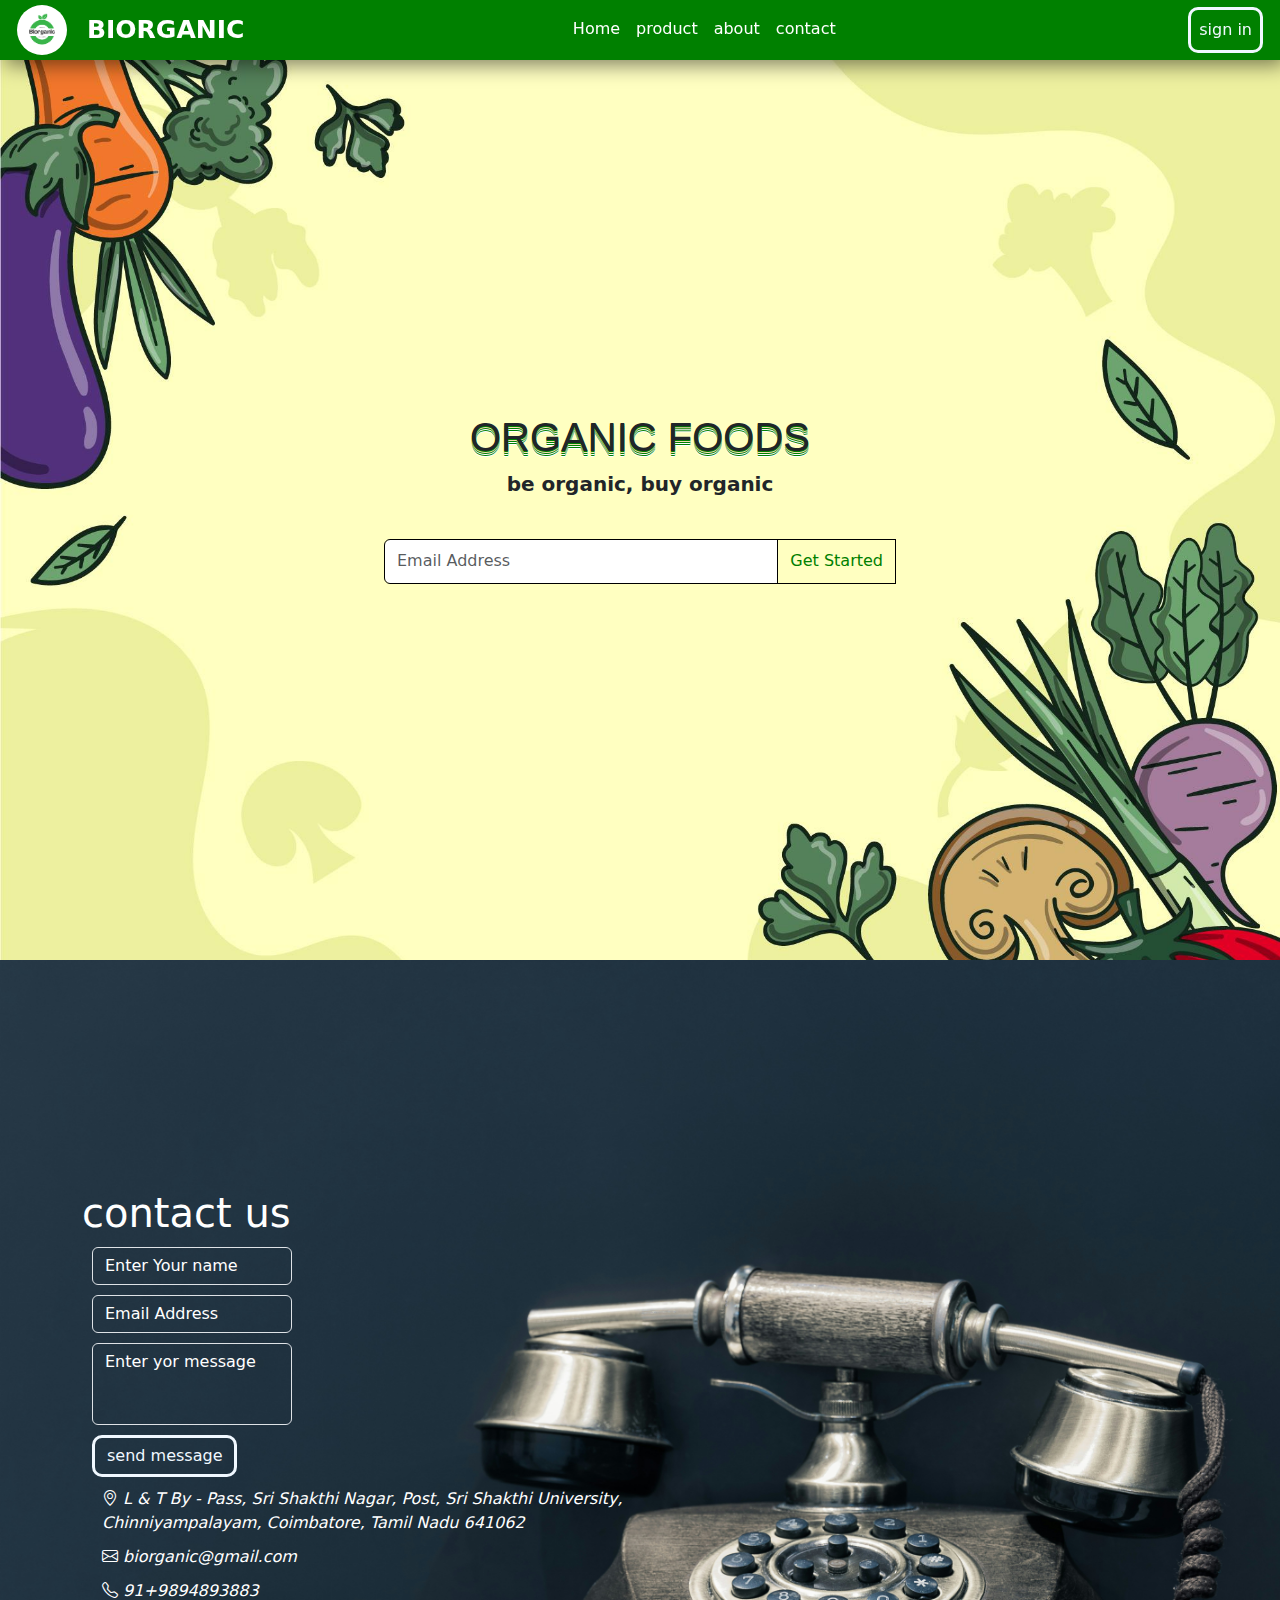
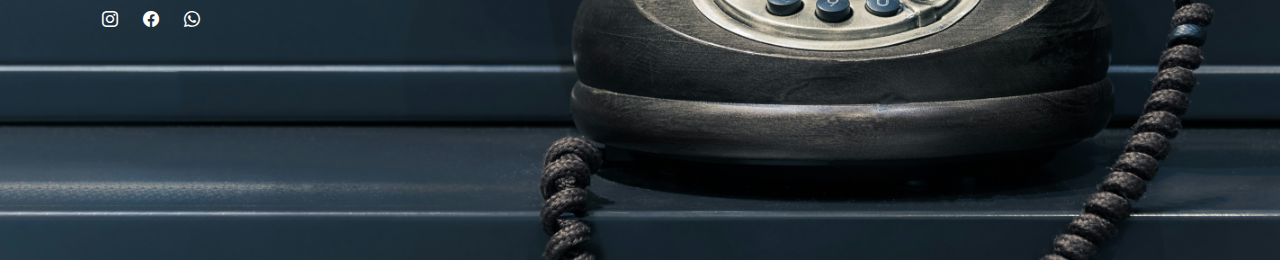
==== index.html @ 1c8ae4b4 "Add files via upload" ====
<!DOCTYPE html>
<html lang="en">
<head>
    <meta charset="UTF-8">
    <meta name="viewport" content="width=device-width, initial-scale=1.0">
    <title>Document</title>
    <link href="https://cdn.jsdelivr.net/npm/bootstrap@5.3.3/dist/css/bootstrap.min.css" rel="stylesheet" integrity="sha384-QWTKZyjpPEjISv5WaRU9OFeRpok6YctnYmDr5pNlyT2bRjXh0JMhjY6hW+ALEwIH" crossorigin="anonymous">
<link rel="stylesheet" href="https://cdn.jsdelivr.net/npm/bootstrap-icons@1.3.0/font/bootstrap-icons.css">
    <link rel="stylesheet" href="new.css">
</head>
<body>
  <nav class="navbar navbar-expand-lg bg-body-teritary" id="navbar">
    <div class="container-fluid">
      <a href="#home"><img src="biOrganic.png" alt="logo"></a>
      <a class="navbar-brand" href="#">BIORGANIC</a>
      <button class="navbar-toggler" type="button" data-bs-toggle="collapse" data-bs-target="#navbarSupportedContent" aria-controls="navbarSupportedContent" aria-expanded="false" aria-label="Toggle navigation">
        <span class="navbar-toggler-icon"></span>
      </button>
      <div class="collapse navbar-collapse" id="navbarSupportedContent">
        <ul class="navbar-nav mx-auto">
          <li class="nav-item">
            <a style="color: white;" class="nav-link" href="#home">Home</a>
          </li>
          <li class="nav-item">
            <a style="color: white;" class="nav-link" href="#">product</a>
          </li>
          <li class="nav-item">
            <a style="color: white;" class="nav-link" href="#">about</a>
          </li>
          <li class="nav-item">
            <a style="color: white; margin-right: 40px;" class="nav-link" href="#contact">contact</a>
          </li>
          
        </ul>
      </div>
       <a href="login.html"><button class="btn p-2 my-lg-0 my-2">sign in</button></a> 
      </div>
  </nav>
           <!-- home page -->

  <section id="home">
    <h1>ORGANIC FOODS</h1>
    <p>be organic, buy organic</p>
    <div class="input-group m-4">
      <input type="text" class="form-control" placeholder="Email Address">
      <button class="btn signin">Get Started</button>
    </div>
  </section>
     
  <!-- contact us page -->
    <section id="contact">
      <div class="container">
        <div class="row">
          <div class="col-lg-6 col-md-6 col-12">
            <h1 style="color: white;">contact us</h1>
            <input type="text" class="form-control" placeholder="Enter Your name">
            <input type="text" class="form-control" placeholder="Email Address">
            <input style="padding-bottom: 50px;";  type="text" class="form-control" placeholder="Enter yor message">
            <button class="btn" onclick="showalert()">send message</button>
            <div class="row">
               <i class="bi bi-geo-alt">  L & T By - Pass, Sri Shakthi Nagar, Post, Sri Shakthi University, Chinniyampalayam, Coimbatore, Tamil Nadu 641062</i>
            </div>
            <div class="row">
              <i class="bi bi-envelope">  biorganic@gmail.com</i></i>
            </div>
            <div class="row">
              <i class="bi bi-telephone">  91+9894893883</i>
             <div style="margin-top: 5px;" class="col">
             <a href=""><i class="bi bi-instagram"></i></a> 
             <a href=""><i class="bi bi-facebook"></i></a> 
             <a href=""><i class="bi bi-whatsapp"></i></a>
             </div>
            </div>
          </div>
        </div>
      </div>
    </section>
 



  <script src="https://cdn.jsdelivr.net/npm/bootstrap@5.3.3/dist/js/bootstrap.bundle.min.js" integrity="sha384-YvpcrYf0tY3lHB60NNkmXc5s9fDVZLESaAA55NDzOxhy9GkcIdslK1eN7N6jIeHz" crossorigin="anonymous"></script>
  <script src=".js"></script>
</body>
</html>
---- new.css ----
/* Option 2: Import via CSS */
@import url("https://cdn.jsdelivr.net/npm/bootstrap-icons@1.3.0/font/bootstrap-icons.css");
*
{
    margin: 0px;
    padding: 0px;
    box-sizing: border-box;
}
.navbar 
{
    background-color: green;
   
}
.navbar-brand
{
    color: white;
    text-transform: uppercase;
    margin-left: 20px;
    font-size: 25px;
    font-weight: 800;
}
.navbar img{
    height: 50px;
    width: 50px;
    border-radius: 40px;
}
.btn
{
    color: aliceblue;
    border-color: aliceblue;
    border-width: 3px;
    border-radius: 10px;
}
.btn:hover
{
    color: green;
    background-color: #fff;
}
#navbar
{
    position: sticky;
    top: 0;
    left: 0;
    z-index: 100;
    padding: 5px 5px;    
    box-shadow: 5px 5px 20px rgba(0,0,0,.5);
}
#navbarSupportedContent
{
    color: #fff;
    border-bottom: 2px solid transparent;
}
#navbarSupportedContent a:hover
{
    border-bottom: 2px solid white;
}
section
{
    width: 100%;
    min-height: 100vh;
    display: flex;
    justify-content: center;
    align-items: center;
  
    
}
#home
{
    background-image: url(bg.jpg);
    background-size: cover;
    background-position: center;
    flex-direction: column;

}
#home h1
{
   
    
    font-family: Verdana, Geneva, Tahoma, sans-serif;
    text-shadow: 0px 1px 0px green,0px 2px 0px wheat,0px 3px 0px green,
    0px 4px 0px white,0px 5px 0px green,0px 6px 0px white;
}
#home p
{
    font-size: 20px;
    font-weight: 800;
}
#home .input-group
{
    width: 40%;
    height: 45px;
    
}
#home .form-control
{
    border-color: black;
}
#home .signin

{
    border-color: black;
    border-radius: 0%;
    border-width: 1px;
    color: green;
}
#home .signin:hover
{
    background-color: green;
    color: #fff;
}
#contact 
{
   
    background-image: url(pawel-czerwinski--0xCCPIbl3M-unsplash.jpg);
    background-size: cover;
    background-position: center;
    flex-direction: column;
}
#contact input
{
    background-color: transparent;
    margin: 10px;
    width: 200px;
}
#contact button
{
    margin-left: 10px;
}
#contact input::placeholder
{
    color: #fff;
}
#contact input[type=text]
{
    color: #fff;
}
#contact i 
{
    color: #fff;
    margin-top: 10px;
    margin-left: 20px;
   
}
/* ----------------------------------------login---------------------------------------- */
#login
{
    background-image: url(ophelie-authier-MtoudfurFlw-unsplash.jpg);
    background-size: cover;
    background-position: center;
    flex-direction: column;
}
#login .log
{
    background-color:transparent;
    color: black;
    border-radius: 10px;
    padding: 10px;
}
#login .log:hover
{
    background-color:white;
    color: green;
}
#login .log{
    margin-bottom: 100px;
}
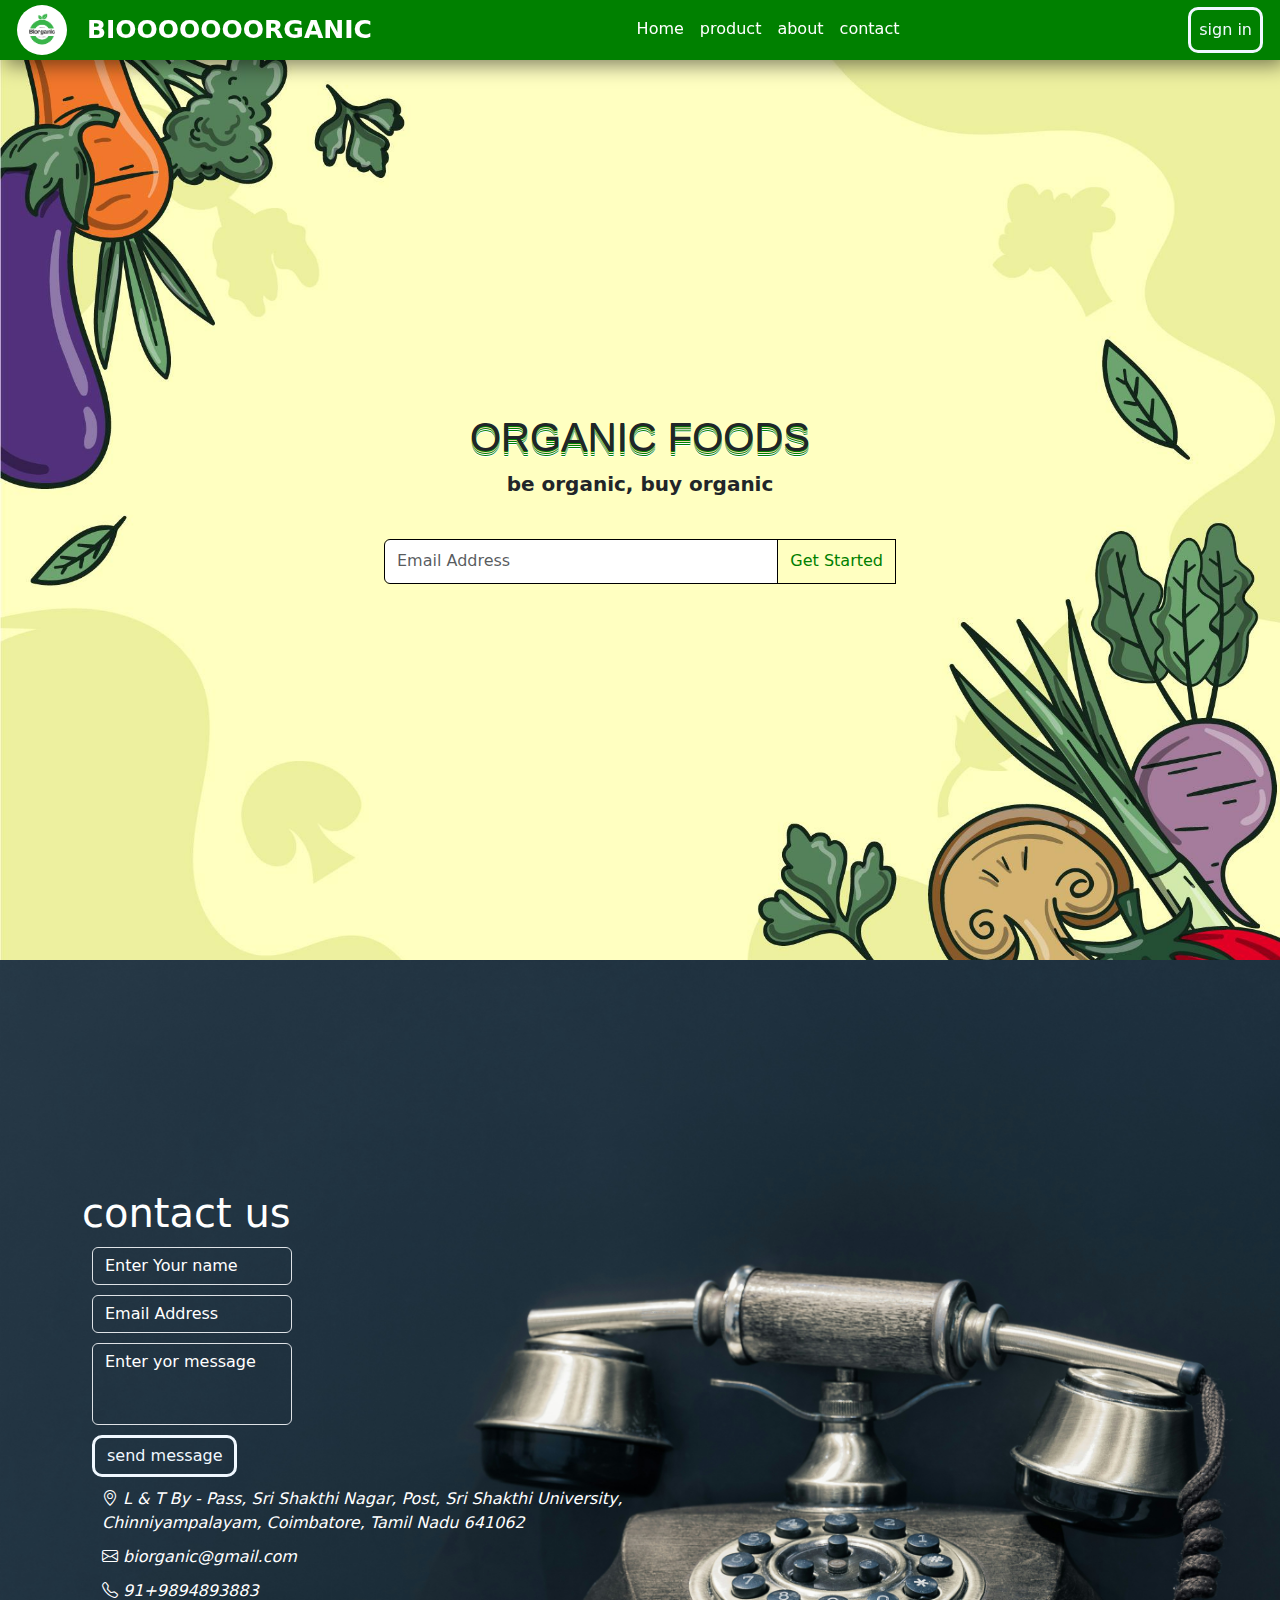
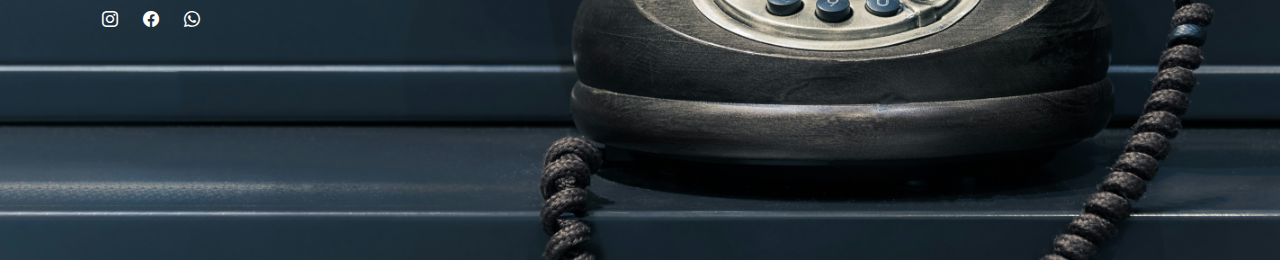
==== commit ae52c8cd: "Add files via upload" ====
--- a/index.html
+++ b/index.html
@@ -12,7 +12,7 @@
   <nav class="navbar navbar-expand-lg bg-body-teritary" id="navbar">
     <div class="container-fluid">
       <a href="#home"><img src="biOrganic.png" alt="logo"></a>
-      <a class="navbar-brand" href="#">BIORGANIC</a>
+      <a class="navbar-brand" href="#">BIOooooooRGANIC</a>
       <button class="navbar-toggler" type="button" data-bs-toggle="collapse" data-bs-target="#navbarSupportedContent" aria-controls="navbarSupportedContent" aria-expanded="false" aria-label="Toggle navigation">
         <span class="navbar-toggler-icon"></span>
       </button>
